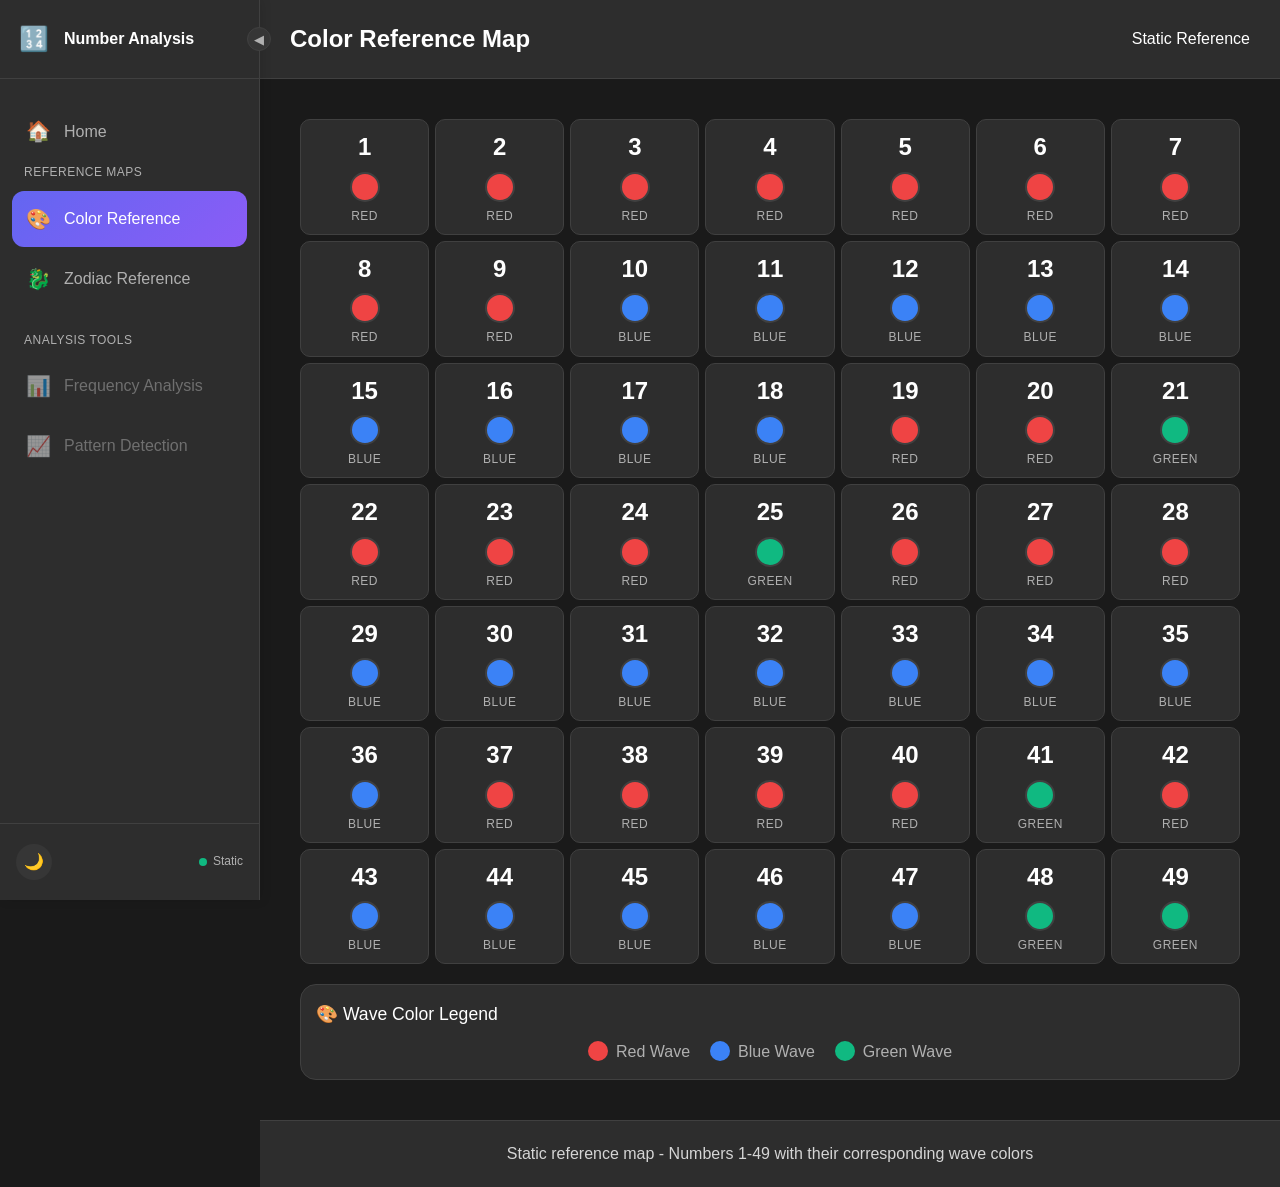
==== color-map.html @ 141dc901 "Add core functionality, home page logic, zodiac analysis, and reference map - Implement core.js for " ====
<!DOCTYPE html>
<html lang="en">
<head>
    <meta charset="UTF-8">
    <meta name="viewport" content="width=device-width, initial-scale=1.0">
    <title>Number Analysis - Color Reference</title>
    <link rel="stylesheet" href="css/style.css">
    <link rel="stylesheet" href="css/sidebar.css">
    <style>
        /* Additional compact styles for reference grid */
        .reference-container {
            max-width: 1200px;
            margin: 0 auto;
            padding: 10px;
        }
        
        .reference-grid {
            display: grid;
            grid-template-columns: repeat(7, 1fr);
            gap: 6px;
            margin-bottom: 20px;
        }
        
        .reference-card {
            background: var(--bg-secondary);
            border-radius: 10px;
            padding: 8px 4px;
            text-align: center;
            border: 1px solid var(--border-color);
            transition: transform 0.2s ease;
        }
        
        .reference-card:hover {
            transform: scale(1.05);
            z-index: 10;
            box-shadow: 0 5px 15px rgba(0,0,0,0.3);
        }
        
        .number-large {
            font-size: 1.5em;
            font-weight: bold;
            color: var(--text-primary);
        }
        
        .color-indicator {
            width: 30px;
            height: 30px;
            border-radius: 50%;
            margin: 5px auto;
            border: 2px solid var(--border-color);
        }
        
        .color-name {
            font-size: 0.75em;
            color: var(--text-secondary);
            text-transform: uppercase;
            letter-spacing: 0.5px;
        }
        
        .legend-panel {
            background: var(--bg-secondary);
            border-radius: 16px;
            padding: 15px;
            margin-top: 20px;
            border: 1px solid var(--border-color);
        }
        
        .legend-title {
            font-size: 1.1em;
            margin-bottom: 10px;
            color: var(--text-primary);
        }
        
        .legend-items {
            display: flex;
            gap: 20px;
            flex-wrap: wrap;
            justify-content: center;
        }
        
        .legend-item {
            display: flex;
            align-items: center;
            gap: 8px;
        }
        
        .legend-color {
            width: 20px;
            height: 20px;
            border-radius: 50%;
        }
        
        @media (max-width: 768px) {
            .reference-grid {
                grid-template-columns: repeat(5, 1fr);
            }
        }
        
        @media (max-width: 480px) {
            .reference-grid {
                grid-template-columns: repeat(4, 1fr);
            }
            
            .number-large {
                font-size: 1.2em;
            }
        }
    </style>
</head>
<body>
    <div class="app-container">
        <!-- Sidebar (same as before) -->
        <aside class="sidebar" id="sidebar">
            <div class="sidebar-header">
                <div class="logo">🔢</div>
                <div class="sidebar-title">Number Analysis</div>
                <button class="sidebar-toggle" id="sidebarToggle">◀</button>
            </div>
            
            <nav class="sidebar-nav">
                <a href="index.html" class="nav-item">
                    <span class="nav-icon">🏠</span>
                    <span class="nav-text">Home</span>
                </a>
                
                <div class="nav-section">
                    <div class="nav-section-title">Reference Maps</div>
                    <a href="color-map.html" class="nav-item active">
                        <span class="nav-icon">🎨</span>
                        <span class="nav-text">Color Reference</span>
                    </a>
                    <a href="zodiac-map.html" class="nav-item">
                        <span class="nav-icon">🐉</span>
                        <span class="nav-text">Zodiac Reference</span>
                    </a>
                </div>
                
                <div class="nav-section">
                    <div class="nav-section-title">Analysis Tools</div>
                    <a href="#" class="nav-item disabled">
                        <span class="nav-icon">📊</span>
                        <span class="nav-text">Frequency Analysis</span>
                    </a>
                    <a href="#" class="nav-item disabled">
                        <span class="nav-icon">📈</span>
                        <span class="nav-text">Pattern Detection</span>
                    </a>
                </div>
            </nav>
            
            <div class="sidebar-footer">
                <div class="theme-toggle-mini" id="themeToggleMini">
                    <span class="theme-icon">🌙</span>
                </div>
                <div class="data-status" id="dataStatus">
                    <span class="status-dot"></span>
                    Static
                </div>
            </div>
        </aside>

        <!-- Main Content -->
        <main class="main-content" id="mainContent">
            <header class="content-header">
                <button class="mobile-menu-btn" id="mobileMenuBtn">☰</button>
                <h1 class="page-title">Color Reference Map</h1>
                <div class="header-actions">
                    <span class="badge">Static Reference</span>
                </div>
            </header>

            <div class="content-body">
                <div class="reference-container">
                    <!-- Color Grid for Numbers 1-49 -->
                    <div class="reference-grid" id="colorGrid"></div>
                    
                    <!-- Legend Panel -->
                    <div class="legend-panel">
                        <div class="legend-title">🎨 Wave Color Legend</div>
                        <div class="legend-items">
                            <div class="legend-item">
                                <div class="legend-color" style="background: #ef4444"></div>
                                <span>Red Wave</span>
                            </div>
                            <div class="legend-item">
                                <div class="legend-color" style="background: #3b82f6"></div>
                                <span>Blue Wave</span>
                            </div>
                            <div class="legend-item">
                                <div class="legend-color" style="background: #10b981"></div>
                                <span>Green Wave</span>
                            </div>
                        </div>
                    </div>
                </div>
            </div>

            <footer class="content-footer">
                <p class="footer-note">Static reference map - Numbers 1-49 with their corresponding wave colors</p>
            </footer>
        </main>
    </div>

    <script>
        // Simple static color mapping for numbers 1-49
        document.addEventListener('DOMContentLoaded', () => {
            // Initialize theme from core if available
            if (window.core) {
                core.initCommon();
            }
            
            const colorGrid = document.getElementById('colorGrid');
            
            // Generate numbers 1-49
            for (let i = 1; i <= 49; i++) {
                // Determine color based on number (this is based on actual wave color patterns)
                // Red: 1-9, 19-28, 37-42
                // Blue: 10-18, 29-36, 43-47
                // Green: 48-49 and some special numbers
                let color = '#ef4444'; // default red
                let colorName = 'Red';
                
                if ((i >= 10 && i <= 18) || (i >= 29 && i <= 36) || (i >= 43 && i <= 47)) {
                    color = '#3b82f6';
                    colorName = 'Blue';
                } else if (i >= 48 || [21, 25, 33, 41].includes(i)) {
                    color = '#10b981';
                    colorName = 'Green';
                }
                
                const card = document.createElement('div');
                card.className = 'reference-card';
                card.innerHTML = `
                    <div class="number-large">${i}</div>
                    <div class="color-indicator" style="background: ${color}"></div>
                    <div class="color-name">${colorName}</div>
                `;
                
                colorGrid.appendChild(card);
            }
        });
    </script>
</body>
</html>
---- css/style.css ----
/* Dark mode variables */
:root {
    --bg-primary: #1a1a1a;
    --bg-secondary: #2d2d2d;
    --bg-tertiary: #363636;
    --text-primary: #ffffff;
    --text-secondary: #b0b0b0;
    --accent-primary: #6366f1;
    --accent-secondary: #818cf8;
    --accent-gradient: linear-gradient(135deg, #6366f1, #8b5cf6);
    --border-color: #404040;
    --success-color: #10b981;
    --warning-color: #f59e0b;
    --error-color: #ef4444;
    --card-shadow: 0 10px 30px rgba(0, 0, 0, 0.3);
    --transition-speed: 0.3s;
}

/* Light mode variables */
[data-theme="light"] {
    --bg-primary: #f3f4f6;
    --bg-secondary: #ffffff;
    --bg-tertiary: #f9fafb;
    --text-primary: #111827;
    --text-secondary: #4b5563;
    --accent-primary: #4f46e5;
    --accent-secondary: #6366f1;
    --accent-gradient: linear-gradient(135deg, #4f46e5, #7c3aed);
    --border-color: #e5e7eb;
    --card-shadow: 0 10px 30px rgba(0, 0, 0, 0.1);
}

* {
    margin: 0;
    padding: 0;
    box-sizing: border-box;
}

body {
    font-family: -apple-system, BlinkMacSystemFont, 'Segoe UI', Roboto, sans-serif;
    background: var(--bg-primary);
    color: var(--text-primary);
    line-height: 1.6;
    transition: background-color var(--transition-speed), color var(--transition-speed);
    min-height: 100vh;
}

.container {
    max-width: 1400px;
    margin: 0 auto;
    padding: 20px;
}

/* Header Styles */
.header {
    background: var(--bg-secondary);
    border-radius: 24px;
    padding: 30px;
    margin-bottom: 30px;
    box-shadow: var(--card-shadow);
    border: 1px solid var(--border-color);
}

.header-content {
    display: flex;
    justify-content: space-between;
    align-items: center;
    margin-bottom: 15px;
    flex-wrap: wrap;
    gap: 20px;
}

.title {
    font-size: 2.5em;
    background: var(--accent-gradient);
    -webkit-background-clip: text;
    -webkit-text-fill-color: transparent;
    background-clip: text;
    font-weight: 700;
}

.header-controls {
    display: flex;
    gap: 15px;
    align-items: center;
}

.theme-toggle {
    background: var(--bg-tertiary);
    border: 1px solid var(--border-color);
    border-radius: 50%;
    width: 48px;
    height: 48px;
    cursor: pointer;
    display: flex;
    align-items: center;
    justify-content: center;
    font-size: 1.5em;
    transition: all var(--transition-speed);
}

.theme-toggle:hover {
    transform: rotate(15deg);
    border-color: var(--accent-primary);
}

.refresh-btn {
    background: var(--accent-gradient);
    color: white;
    border: none;
    padding: 12px 24px;
    border-radius: 30px;
    font-size: 1em;
    cursor: pointer;
    display: flex;
    align-items: center;
    gap: 8px;
    transition: transform var(--transition-speed), box-shadow var(--transition-speed);
    font-weight: 500;
}

.refresh-btn:hover {
    transform: translateY(-2px);
    box-shadow: 0 10px 20px rgba(99, 102, 241, 0.3);
}

.refresh-icon {
    font-size: 1.2em;
    transition: transform var(--transition-speed);
}

.refresh-btn:hover .refresh-icon {
    transform: rotate(180deg);
}

.subtitle {
    color: var(--text-secondary);
    font-size: 1.1em;
}

/* Content Grid */
.content-grid {
    display: grid;
    grid-template-columns: repeat(auto-fit, minmax(350px, 1fr));
    gap: 25px;
    animation: fadeIn 0.5s ease;
}

@keyframes fadeIn {
    from { opacity: 0; transform: translateY(20px); }
    to { opacity: 1; transform: translateY(0); }
}

/* Data Card */
.data-card {
    background: var(--bg-secondary);
    border-radius: 20px;
    padding: 25px;
    box-shadow: var(--card-shadow);
    border: 1px solid var(--border-color);
    transition: transform var(--transition-speed), box-shadow var(--transition-speed);
    animation: slideIn 0.5s ease;
}

@keyframes slideIn {
    from { opacity: 0; transform: translateX(-20px); }
    to { opacity: 1; transform: translateX(0); }
}

.data-card:hover {
    transform: translateY(-5px);
    box-shadow: 0 20px 40px rgba(0, 0, 0, 0.4);
}

.card-header {
    display: flex;
    justify-content: space-between;
    align-items: center;
    margin-bottom: 20px;
    padding-bottom: 15px;
    border-bottom: 2px solid var(--border-color);
}

.region-name {
    font-size: 1.4em;
    font-weight: 600;
    background: var(--accent-gradient);
    -webkit-background-clip: text;
    -webkit-text-fill-color: transparent;
    background-clip: text;
}

.draw-number {
    background: var(--bg-tertiary);
    padding: 6px 12px;
    border-radius: 20px;
    font-size: 0.9em;
    color: var(--text-secondary);
    border: 1px solid var(--border-color);
}

/* Numbers Grid */
.numbers-grid {
    display: grid;
    grid-template-columns: repeat(7, 1fr);
    gap: 10px;
    margin: 20px 0;
}

.number-ball {
    aspect-ratio: 1;
    border-radius: 50%;
    display: flex;
    flex-direction: column;
    align-items: center;
    justify-content: center;
    color: white;
    font-weight: bold;
    font-size: 1.2em;
    box-shadow: 0 5px 15px rgba(0, 0, 0, 0.3);
    position: relative;
    animation: popIn 0.5s ease;
    text-shadow: 0 2px 4px rgba(0, 0, 0, 0.3);
}

@keyframes popIn {
    0% { transform: scale(0); }
    80% { transform: scale(1.1); }
    100% { transform: scale(1); }
}

.number-ball small {
    font-size: 0.4em;
    margin-top: 2px;
    opacity: 0.9;
}

/* Stats Grid */
.stats-grid {
    display: grid;
    grid-template-columns: repeat(2, 1fr);
    gap: 12px;
    margin-top: 20px;
    padding-top: 20px;
    border-top: 2px solid var(--border-color);
}

.stat-item {
    background: var(--bg-tertiary);
    padding: 12px;
    border-radius: 12px;
    text-align: center;
    border: 1px solid var(--border-color);
}

.stat-label {
    color: var(--text-secondary);
    font-size: 0.85em;
    margin-bottom: 5px;
}

.stat-value {
    font-weight: 700;
    font-size: 1.2em;
    color: var(--accent-secondary);
}

.stat-value.highlight {
    color: var(--success-color);
}

/* Loading State */
.loading-state {
    text-align: center;
    padding: 60px;
    color: var(--text-secondary);
}

.spinner {
    width: 50px;
    height: 50px;
    border: 3px solid var(--border-color);
    border-top-color: var(--accent-primary);
    border-radius: 50%;
    margin: 0 auto 20px;
    animation: spin 1s linear infinite;
}

@keyframes spin {
    to { transform: rotate(360deg); }
}

/* Error State */
.error-state {
    background: rgba(239, 68, 68, 0.1);
    border: 1px solid var(--error-color);
    color: var(--error-color);
    padding: 20px;
    border-radius: 12px;
    text-align: center;
    margin: 20px 0;
}

/* Footer */
.footer {
    margin-top: 40px;
    text-align: center;
    color: var(--text-secondary);
    font-size: 0.9em;
}

.last-updated {
    background: var(--bg-secondary);
    display: inline-block;
    padding: 8px 20px;
    border-radius: 30px;
    margin-bottom: 10px;
    border: 1px solid var(--border-color);
}

.footer-note {
    opacity: 0.8;
}

/* Responsive Design */
@media (max-width: 768px) {
    .container {
        padding: 10px;
    }
    
    .header {
        padding: 20px;
    }
    
    .title {
        font-size: 2em;
    }
    
    .header-content {
        flex-direction: column;
        align-items: flex-start;
    }
    
    .numbers-grid {
        grid-template-columns: repeat(4, 1fr);
    }
    
    .content-grid {
        grid-template-columns: 1fr;
    }
}

@media (max-width: 480px) {
    .numbers-grid {
        grid-template-columns: repeat(2, 1fr);
    }
    
    .stats-grid {
        grid-template-columns: 1fr;
    }
}

/* Add these new styles to your existing CSS */

/* Hero Section */
.hero-section {
    margin-bottom: 40px;
}

.section-title {
    font-size: 1.8em;
    margin-bottom: 20px;
    color: var(--text-primary);
    border-left: 4px solid var(--accent-primary);
    padding-left: 15px;
}

.latest-draw-card {
    background: var(--bg-secondary);
    border-radius: 24px;
    padding: 30px;
    box-shadow: var(--card-shadow);
    border: 1px solid var(--border-color);
}

.draw-header-large {
    display: flex;
    justify-content: space-between;
    align-items: center;
    margin-bottom: 30px;
    padding-bottom: 20px;
    border-bottom: 2px solid var(--border-color);
}

.draw-number-large {
    font-size: 2em;
    font-weight: bold;
    background: var(--accent-gradient);
    -webkit-background-clip: text;
    -webkit-text-fill-color: transparent;
    background-clip: text;
}

.draw-date-large {
    font-size: 1.2em;
    color: var(--text-secondary);
}

.numbers-row {
    display: flex;
    gap: 15px;
    justify-content: center;
    margin: 30px 0;
}

.ball-large {
    width: 90px;
    height: 90px;
    border-radius: 50%;
    display: flex;
    flex-direction: column;
    align-items: center;
    justify-content: center;
    color: white;
    font-weight: bold;
    font-size: 2em;
    box-shadow: 0 10px 20px rgba(0, 0, 0, 0.3);
    animation: popIn 0.5s ease;
}

.ball-large small {
    font-size: 0.3em;
    margin-top: 5px;
    opacity: 0.9;
}

/* Insights Grid */
.insights-grid {
    display: grid;
    grid-template-columns: repeat(auto-fit, minmax(250px, 1fr));
    gap: 20px;
    margin-bottom: 40px;
}

.insight-card {
    background: var(--bg-secondary);
    border-radius: 20px;
    padding: 25px;
    border: 1px solid var(--border-color);
    transition: transform 0.3s ease;
}

.insight-card:hover {
    transform: translateY(-5px);
}

.insight-icon {
    font-size: 2em;
    margin-bottom: 15px;
}

.insight-title {
    color: var(--text-secondary);
    font-size: 0.9em;
    text-transform: uppercase;
    letter-spacing: 1px;
    margin-bottom: 10px;
}

.insight-value {
    font-size: 2.5em;
    font-weight: bold;
    color: var(--accent-secondary);
    margin-bottom: 5px;
}

.insight-subtitle {
    color: var(--text-secondary);
    font-size: 0.9em;
}

/* Extra Info Cards */
.info-cards-grid {
    display: grid;
    grid-template-columns: repeat(auto-fit, minmax(200px, 1fr));
    gap: 20px;
}

.extra-info-card {
    background: var(--bg-secondary);
    border-radius: 16px;
    padding: 20px;
    border: 1px solid var(--border-color);
    text-align: center;
}

.extra-info-label {
    color: var(--text-secondary);
    font-size: 0.9em;
    margin-bottom: 10px;
}

.extra-info-value {
    font-size: 1.4em;
    font-weight: bold;
    color: var(--accent-primary);
}

.extra-info-tag {
    display: inline-block;
    padding: 4px 12px;
    border-radius: 20px;
    font-size: 0.9em;
    margin-top: 10px;
}

.tag-red {
    background: rgba(239, 68, 68, 0.2);
    color: #ef4444;
}

.tag-blue {
    background: rgba(59, 130, 246, 0.2);
    color: #3b82f6;
}

.tag-green {
    background: rgba(16, 185, 129, 0.2);
    color: #10b981;
}

/* Responsive adjustments */
@media (max-width: 768px) {
    .ball-large {
        width: 60px;
        height: 60px;
        font-size: 1.5em;
    }
    
    .numbers-row {
        flex-wrap: wrap;
    }
    
    .insight-value {
        font-size: 2em;
    }
}

/* Color Map Styles */
.color-distribution-card {
    background: var(--bg-secondary);
    border-radius: 20px;
    padding: 25px;
    margin-bottom: 30px;
    border: 1px solid var(--border-color);
}

.distribution-header h3 {
    margin-bottom: 20px;
    color: var(--text-primary);
}

.color-bars {
    margin: 20px 0;
}

.color-bar-item {
    margin-bottom: 15px;
}

.color-bar-label {
    display: flex;
    align-items: center;
    gap: 10px;
    margin-bottom: 5px;
    color: var(--text-primary);
}

.color-dot {
    width: 12px;
    height: 12px;
    border-radius: 50%;
    display: inline-block;
}

.color-bar-progress {
    height: 24px;
    background: var(--bg-tertiary);
    border-radius: 12px;
    overflow: hidden;
}

.color-bar-fill {
    height: 100%;
    transition: width 0.3s ease;
}

.color-bar-count {
    text-align: right;
    margin-top: 5px;
    color: var(--text-secondary);
}

.numbers-with-colors h4 {
    margin: 20px 0 15px;
    color: var(--text-primary);
}

.color-number-grid {
    display: grid;
    grid-template-columns: repeat(auto-fit, minmax(80px, 1fr));
    gap: 15px;
    margin-top: 20px;
}

.color-number-item {
    text-align: center;
}

.color-ball {
    width: 60px;
    height: 60px;
    border-radius: 50%;
    display: flex;
    align-items: center;
    justify-content: center;
    color: white;
    font-weight: bold;
    margin: 0 auto 5px;
    box-shadow: 0 5px 15px rgba(0, 0, 0, 0.3);
}

.color-number-item span {
    color: var(--text-secondary);
    font-size: 0.9em;
}

/* Trends Grid */
.trends-grid {
    display: grid;
    grid-template-columns: repeat(auto-fit, minmax(250px, 1fr));
    gap: 20px;
    margin-bottom: 30px;
}

.trend-card {
    background: var(--bg-secondary);
    border-radius: 16px;
    padding: 20px;
    display: flex;
    gap: 15px;
    border: 1px solid var(--border-color);
    transition: transform 0.3s ease;
}

.trend-card:hover {
    transform: translateY(-5px);
}

.trend-icon {
    font-size: 2em;
}

.trend-content h4 {
    margin-bottom: 10px;
    color: var(--text-primary);
}

.trend-value {
    color: var(--text-secondary);
}

/* Range Matrix */
.range-matrix {
    background: var(--bg-secondary);
    border-radius: 16px;
    padding: 20px;
    border: 1px solid var(--border-color);
}

.range-row {
    display: flex;
    align-items: center;
    padding: 15px;
    border-bottom: 1px solid var(--border-color);
}

.range-row:last-child {
    border-bottom: none;
}

.range-label {
    width: 80px;
    font-weight: bold;
    color: var(--text-primary);
}

.range-colors {
    flex: 1;
    display: flex;
    gap: 15px;
    flex-wrap: wrap;
}

.color-sample {
    padding: 6px 16px;
    border-radius: 20px;
    color: white;
    font-size: 0.9em;
}

/* Heatmap */
.heatmap-container {
    background: var(--bg-secondary);
    border-radius: 16px;
    padding: 25px;
    border: 1px solid var(--border-color);
}

.heatmap-grid {
    display: grid;
    grid-template-columns: repeat(7, 1fr);
    gap: 5px;
    margin-bottom: 20px;
}

.heatmap-cell {
    aspect-ratio: 1;
    display: flex;
    align-items: center;
    justify-content: center;
    color: white;
    font-weight: bold;
    border-radius: 4px;
    font-size: 0.9em;
    transition: transform 0.2s ease;
}

.heatmap-cell:hover {
    transform: scale(1.1);
    z-index: 10;
    box-shadow: 0 5px 15px rgba(0, 0, 0, 0.3);
}

.heatmap-legend {
    display: flex;
    gap: 20px;
    justify-content: center;
    margin-top: 20px;
    flex-wrap: wrap;
}

.legend-item {
    display: flex;
    align-items: center;
    gap: 8px;
    color: var(--text-secondary);
}

.legend-color {
    width: 20px;
    height: 20px;
    border-radius: 4px;
}

/* Analysis Sections */
.analysis-section {
    margin-bottom: 40px;
}

.analysis-section:last-child {
    margin-bottom: 0;
}

/* Responsive adjustments */
@media (max-width: 768px) {
    .color-number-grid {
        grid-template-columns: repeat(3, 1fr);
    }
    
    .range-row {
        flex-direction: column;
        align-items: flex-start;
        gap: 10px;
    }
    
    .range-label {
        width: auto;
    }
    
    .heatmap-grid {
        grid-template-columns: repeat(5, 1fr);
    }
}

@media (max-width: 480px) {
    .color-number-grid {
        grid-template-columns: repeat(2, 1fr);
    }
    
    .heatmap-grid {
        grid-template-columns: repeat(4, 1fr);
    }
    
    .trend-card {
        flex-direction: column;
        text-align: center;
    }
}

/* Zodiac Map Styles */
.zodiac-distribution-card {
    background: var(--bg-secondary);
    border-radius: 20px;
    padding: 25px;
    margin-bottom: 30px;
    border: 1px solid var(--border-color);
}

.distribution-header {
    display: flex;
    justify-content: space-between;
    align-items: center;
    margin-bottom: 20px;
    flex-wrap: wrap;
    gap: 15px;
}

.dominant-badge {
    background: var(--accent-gradient);
    color: white;
    padding: 8px 16px;
    border-radius: 30px;
    font-size: 0.9em;
    display: flex;
    align-items: center;
    gap: 5px;
}

.zodiac-bars {
    margin: 20px 0;
}

.zodiac-bar-item {
    margin-bottom: 15px;
}

.zodiac-bar-label {
    display: flex;
    align-items: center;
    gap: 10px;
    margin-bottom: 5px;
}

.zodiac-emoji {
    font-size: 1.2em;
}

.zodiac-name {
    font-weight: 500;
}

.zodiac-element {
    color: var(--text-secondary);
    font-size: 0.9em;
}

.zodiac-bar-progress {
    height: 24px;
    background: var(--bg-tertiary);
    border-radius: 12px;
    overflow: hidden;
}

.zodiac-bar-fill {
    height: 100%;
    transition: width 0.3s ease;
}

.zodiac-bar-count {
    text-align: right;
    margin-top: 5px;
    color: var(--text-secondary);
}

.zodiac-summary {
    background: var(--bg-tertiary);
    border-radius: 16px;
    padding: 20px;
    margin-top: 20px;
}

.summary-grid {
    display: grid;
    grid-template-columns: repeat(auto-fit, minmax(150px, 1fr));
    gap: 15px;
    margin-top: 10px;
}

.summary-item {
    display: flex;
    justify-content: space-between;
    padding: 10px;
    background: var(--bg-secondary);
    border-radius: 12px;
}

.summary-label {
    color: var(--text-secondary);
}

.summary-value {
    font-weight: bold;
    color: var(--accent-primary);
}

/* Zodiac-Number Mapping */
.mapping-grid {
    display: grid;
    grid-template-columns: repeat(auto-fit, minmax(280px, 1fr));
    gap: 15px;
    margin-bottom: 30px;
}

.mapping-card {
    background: var(--bg-secondary);
    border-radius: 16px;
    padding: 20px;
    border: 1px solid var(--border-color);
    transition: transform 0.3s ease;
}

.mapping-card:hover {
    transform: translateY(-5px);
}

.mapping-header {
    display: flex;
    justify-content: space-between;
    align-items: center;
    margin-bottom: 15px;
    padding-bottom: 10px;
    border-bottom: 1px solid var(--border-color);
}

.mapping-number {
    font-size: 1.5em;
    font-weight: bold;
    color: var(--accent-primary);
}

.mapping-zodiac {
    font-size: 1.1em;
}

.mapping-details {
    display: grid;
    gap: 8px;
}

.mapping-detail {
    display: flex;
    justify-content: space-between;
    font-size: 0.9em;
}

.detail-label {
    color: var(--text-secondary);
}

.detail-value {
    font-weight: 500;
}

/* Patterns Grid */
.patterns-grid {
    display: grid;
    grid-template-columns: repeat(auto-fit, minmax(250px, 1fr));
    gap: 20px;
    margin-bottom: 30px;
}

.pattern-card {
    background: var(--bg-secondary);
    border-radius: 16px;
    padding: 20px;
    display: flex;
    gap: 15px;
    border: 1px solid var(--border-color);
}

.pattern-icon {
    font-size: 2em;
}

.pattern-content h4 {
    margin-bottom: 10px;
    color: var(--text-primary);
}

.pattern-value {
    color: var(--text-secondary);
    margin-bottom: 10px;
}

.pattern-elements {
    display: flex;
    gap: 8px;
    flex-wrap: wrap;
}

.element-tag {
    padding: 4px 12px;
    border-radius: 20px;
    font-size: 0.8em;
    background: var(--bg-tertiary);
    color: var(--text-primary);
}

.element-wood { background: #10b981; color: white; }
.element-fire { background: #ef4444; color: white; }
.element-earth { background: #8b5cf6; color: white; }
.element-metal { background: #f59e0b; color: white; }
.element-water { background: #3b82f6; color: white; }

/* Element Groups */
.elements-container {
    display: grid;
    grid-template-columns: repeat(auto-fit, minmax(200px, 1fr));
    gap: 20px;
}

.element-card {
    background: var(--bg-secondary);
    border-radius: 16px;
    padding: 20px;
    border: 1px solid var(--border-color);
}

.element-header {
    display: flex;
    justify-content: space-between;
    align-items: center;
    margin-bottom: 15px;
}

.element-header h4 {
    color: var(--text-primary);
}

.element-count {
    background: var(--accent-gradient);
    color: white;
    padding: 4px 10px;
    border-radius: 20px;
    font-size: 0.8em;
}

.element-zodiacs {
    display: grid;
    grid-template-columns: repeat(2, 1fr);
    gap: 10px;
    margin-bottom: 15px;
}

.element-zodiac {
    text-align: center;
    padding: 8px;
    background: var(--bg-tertiary);
    border-radius: 12px;
    opacity: 0.5;
}

.element-zodiac.active {
    opacity: 1;
    border: 2px solid var(--accent-primary);
}

.element-zodiac small {
    display: block;
    font-size: 0.7em;
    color: var(--text-secondary);
}

.element-numbers {
    font-size: 0.9em;
    color: var(--accent-secondary);
    padding-top: 10px;
    border-top: 1px solid var(--border-color);
}

/* Responsive adjustments */
@media (max-width: 768px) {
    .distribution-header {
        flex-direction: column;
        align-items: flex-start;
    }
    
    .mapping-grid {
        grid-template-columns: 1fr;
    }
    
    .elements-container {
        grid-template-columns: 1fr;
    }
}
---- css/sidebar.css ----
/* Sidebar Styles */
:root {
    --sidebar-width: 260px;
    --sidebar-collapsed-width: 70px;
    --sidebar-bg: var(--bg-secondary);
    --sidebar-hover: var(--bg-tertiary);
    --sidebar-border: var(--border-color);
}

.app-container {
    display: flex;
    min-height: 100vh;
    position: relative;
}

/* Sidebar */
.sidebar {
    width: var(--sidebar-width);
    background: var(--sidebar-bg);
    border-right: 1px solid var(--sidebar-border);
    display: flex;
    flex-direction: column;
    transition: width 0.3s ease;
    position: fixed;
    top: 0;
    left: 0;
    bottom: 0;
    z-index: 1000;
    box-shadow: 2px 0 10px rgba(0, 0, 0, 0.1);
}

.sidebar.collapsed {
    width: var(--sidebar-collapsed-width);
}

/* Sidebar Header */
.sidebar-header {
    padding: 20px 16px;
    display: flex;
    align-items: center;
    gap: 12px;
    border-bottom: 1px solid var(--sidebar-border);
    position: relative;
}

.logo {
    font-size: 24px;
    min-width: 36px;
    text-align: center;
}

.sidebar-title {
    font-size: 16px;
    font-weight: 600;
    color: var(--text-primary);
    white-space: nowrap;
    overflow: hidden;
    transition: opacity 0.3s ease;
}

.sidebar.collapsed .sidebar-title {
    opacity: 0;
    width: 0;
}

.sidebar-toggle {
    background: var(--bg-tertiary);
    border: 1px solid var(--sidebar-border);
    color: var(--text-secondary);
    width: 24px;
    height: 24px;
    border-radius: 50%;
    display: flex;
    align-items: center;
    justify-content: center;
    cursor: pointer;
    position: absolute;
    right: -12px;
    top: 50%;
    transform: translateY(-50%);
    transition: all 0.3s ease;
    z-index: 10;
}

.sidebar-toggle:hover {
    background: var(--accent-primary);
    color: white;
}

.sidebar.collapsed .sidebar-toggle {
    transform: translateY(-50%) rotate(180deg);
}

/* Sidebar Navigation */
.sidebar-nav {
    flex: 1;
    padding: 20px 12px;
    overflow-y: auto;
}

.nav-section {
    margin-bottom: 24px;
}

.nav-section-title {
    font-size: 12px;
    text-transform: uppercase;
    color: var(--text-secondary);
    padding: 0 12px;
    margin-bottom: 8px;
    letter-spacing: 0.5px;
    white-space: nowrap;
    transition: opacity 0.3s ease;
}

.sidebar.collapsed .nav-section-title {
    opacity: 0;
    height: 0;
    margin: 0;
}

.nav-item {
    display: flex;
    align-items: center;
    padding: 12px;
    margin: 4px 0;
    border-radius: 12px;
    color: var(--text-secondary);
    text-decoration: none;
    transition: all 0.2s ease;
    white-space: nowrap;
}

.nav-item:hover {
    background: var(--sidebar-hover);
    color: var(--text-primary);
}

.nav-item.active {
    background: var(--accent-gradient);
    color: white;
}

.nav-item.disabled {
    opacity: 0.5;
    cursor: not-allowed;
    pointer-events: none;
}

.nav-icon {
    font-size: 20px;
    min-width: 28px;
    text-align: center;
}

.nav-text {
    margin-left: 12px;
    transition: opacity 0.3s ease;
}

.sidebar.collapsed .nav-text {
    opacity: 0;
    width: 0;
    display: none;
}

/* Sidebar Footer */
.sidebar-footer {
    padding: 20px 16px;
    border-top: 1px solid var(--sidebar-border);
    display: flex;
    align-items: center;
    justify-content: space-between;
}

.theme-toggle-mini {
    width: 36px;
    height: 36px;
    border-radius: 50%;
    background: var(--bg-tertiary);
    display: flex;
    align-items: center;
    justify-content: center;
    cursor: pointer;
    transition: all 0.2s ease;
}

.theme-toggle-mini:hover {
    background: var(--accent-primary);
    color: white;
}

.data-status {
    display: flex;
    align-items: center;
    gap: 6px;
    font-size: 12px;
    color: var(--text-secondary);
    white-space: nowrap;
    transition: opacity 0.3s ease;
}

.sidebar.collapsed .data-status {
    opacity: 0;
    width: 0;
}

.status-dot {
    width: 8px;
    height: 8px;
    border-radius: 50%;
    background: #10b981;
    animation: pulse 2s infinite;
}

@keyframes pulse {
    0% { opacity: 1; }
    50% { opacity: 0.5; }
    100% { opacity: 1; }
}

/* Main Content */
.main-content {
    flex: 1;
    margin-left: var(--sidebar-width);
    transition: margin-left 0.3s ease;
    min-height: 100vh;
    background: var(--bg-primary);
}

.sidebar.collapsed + .main-content {
    margin-left: var(--sidebar-collapsed-width);
}

.content-header {
    padding: 20px 30px;
    background: var(--bg-secondary);
    border-bottom: 1px solid var(--border-color);
    display: flex;
    align-items: center;
    justify-content: space-between;
    position: sticky;
    top: 0;
    z-index: 100;
}

.mobile-menu-btn {
    display: none;
    font-size: 24px;
    background: none;
    border: none;
    color: var(--text-primary);
    cursor: pointer;
}

.page-title {
    font-size: 24px;
    color: var(--text-primary);
    margin: 0;
}

.header-actions {
    display: flex;
    gap: 12px;
}

.content-body {
    padding: 30px;
    min-height: calc(100vh - 140px);
}

.content-footer {
    padding: 20px 30px;
    background: var(--bg-secondary);
    border-top: 1px solid var(--border-color);
    text-align: center;
}

/* Responsive Design */
@media (max-width: 768px) {
    .sidebar {
        transform: translateX(-100%);
        transition: transform 0.3s ease;
    }
    
    .sidebar.mobile-open {
        transform: translateX(0);
    }
    
    .main-content {
        margin-left: 0 !important;
    }
    
    .mobile-menu-btn {
        display: block;
    }
    
    .content-header {
        padding: 15px 20px;
    }
    
    .content-body {
        padding: 20px;
    }
}
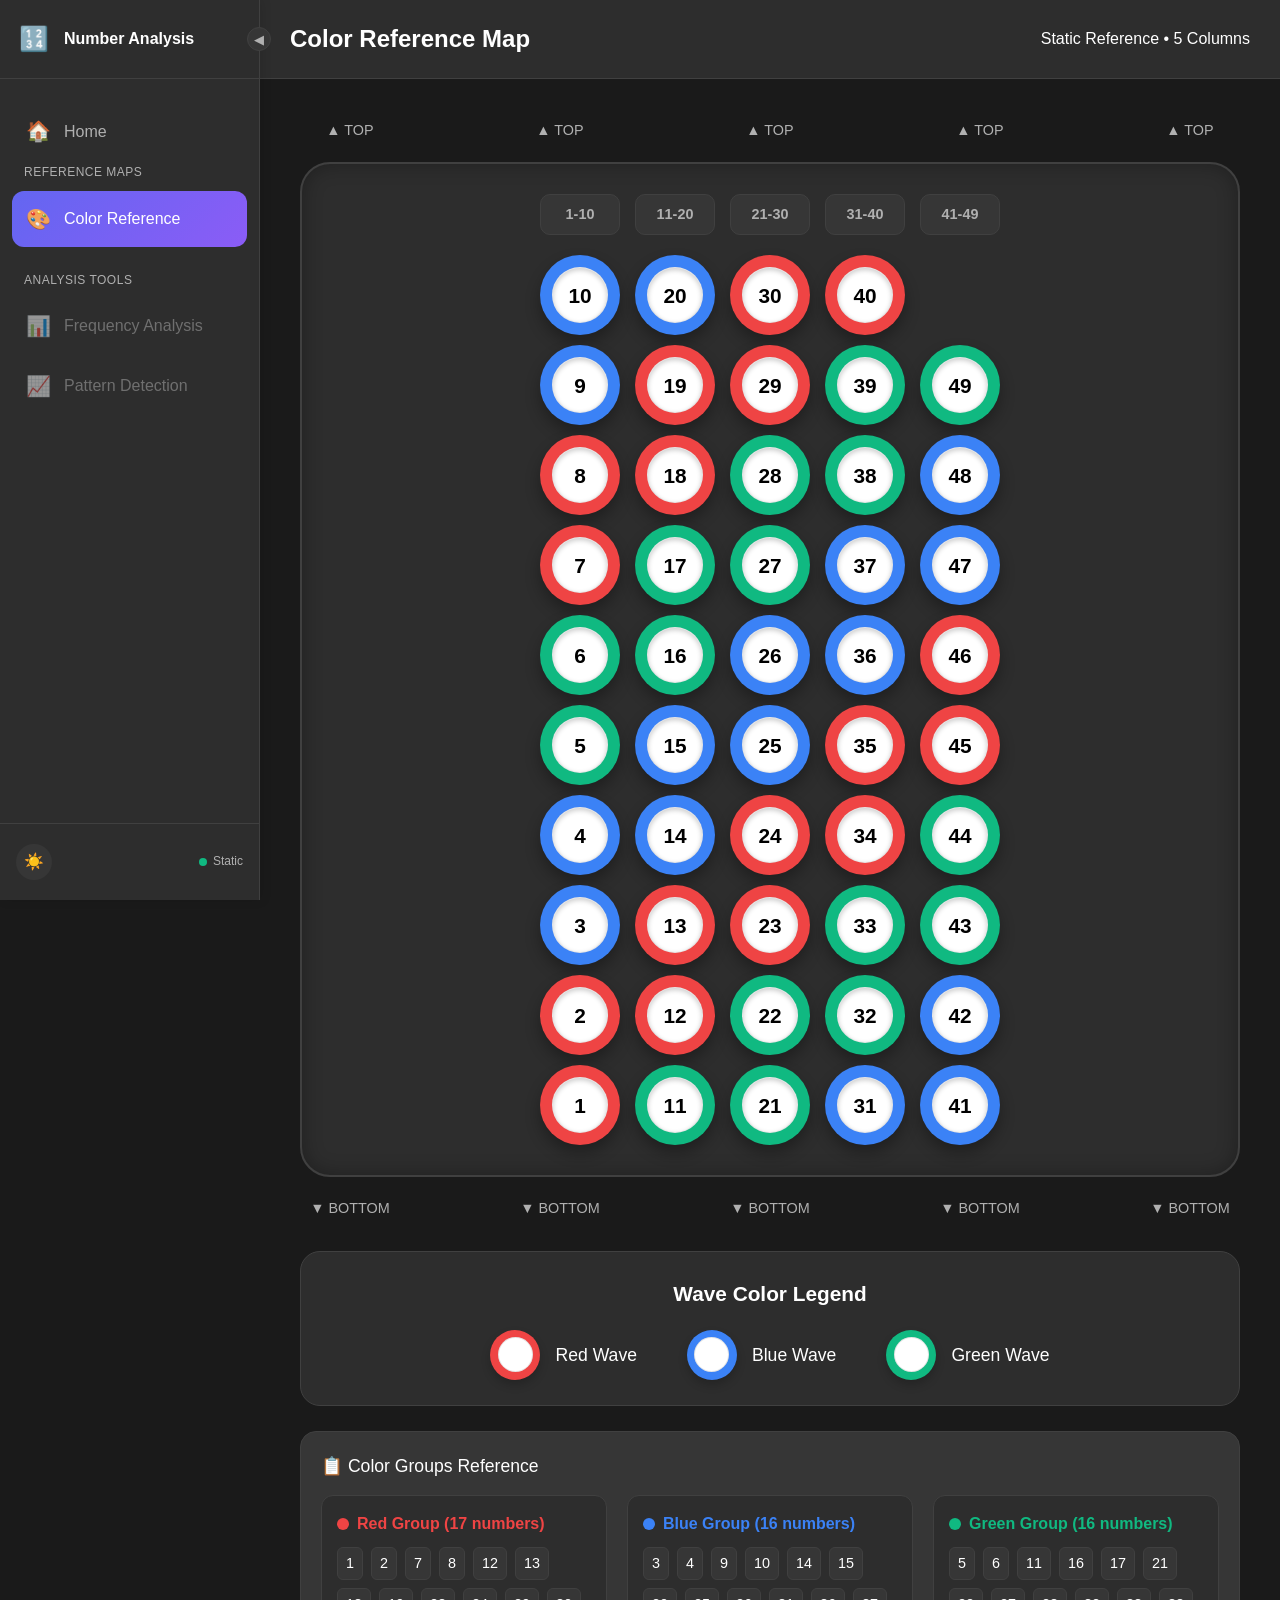
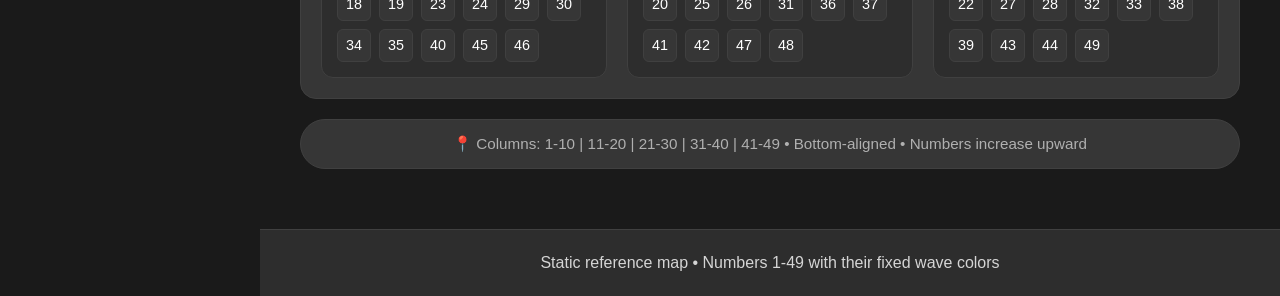
==== commit d7f36c4c: "Remove zodiac-map.js and zodiac-map.html; update readme with live demo link; add color-map.css and i" ====
--- a/color-map.html
+++ b/color-map.html
@@ -4,112 +4,17 @@
     <meta charset="UTF-8">
     <meta name="viewport" content="width=device-width, initial-scale=1.0">
     <title>Number Analysis - Color Reference</title>
+    
+    <!-- Global styles (themes, base, utilities) -->
     <link rel="stylesheet" href="css/style.css">
+    <!-- Consistent sidebar across all pages -->
     <link rel="stylesheet" href="css/sidebar.css">
-    <style>
-        /* Additional compact styles for reference grid */
-        .reference-container {
-            max-width: 1200px;
-            margin: 0 auto;
-            padding: 10px;
-        }
-        
-        .reference-grid {
-            display: grid;
-            grid-template-columns: repeat(7, 1fr);
-            gap: 6px;
-            margin-bottom: 20px;
-        }
-        
-        .reference-card {
-            background: var(--bg-secondary);
-            border-radius: 10px;
-            padding: 8px 4px;
-            text-align: center;
-            border: 1px solid var(--border-color);
-            transition: transform 0.2s ease;
-        }
-        
-        .reference-card:hover {
-            transform: scale(1.05);
-            z-index: 10;
-            box-shadow: 0 5px 15px rgba(0,0,0,0.3);
-        }
-        
-        .number-large {
-            font-size: 1.5em;
-            font-weight: bold;
-            color: var(--text-primary);
-        }
-        
-        .color-indicator {
-            width: 30px;
-            height: 30px;
-            border-radius: 50%;
-            margin: 5px auto;
-            border: 2px solid var(--border-color);
-        }
-        
-        .color-name {
-            font-size: 0.75em;
-            color: var(--text-secondary);
-            text-transform: uppercase;
-            letter-spacing: 0.5px;
-        }
-        
-        .legend-panel {
-            background: var(--bg-secondary);
-            border-radius: 16px;
-            padding: 15px;
-            margin-top: 20px;
-            border: 1px solid var(--border-color);
-        }
-        
-        .legend-title {
-            font-size: 1.1em;
-            margin-bottom: 10px;
-            color: var(--text-primary);
-        }
-        
-        .legend-items {
-            display: flex;
-            gap: 20px;
-            flex-wrap: wrap;
-            justify-content: center;
-        }
-        
-        .legend-item {
-            display: flex;
-            align-items: center;
-            gap: 8px;
-        }
-        
-        .legend-color {
-            width: 20px;
-            height: 20px;
-            border-radius: 50%;
-        }
-        
-        @media (max-width: 768px) {
-            .reference-grid {
-                grid-template-columns: repeat(5, 1fr);
-            }
-        }
-        
-        @media (max-width: 480px) {
-            .reference-grid {
-                grid-template-columns: repeat(4, 1fr);
-            }
-            
-            .number-large {
-                font-size: 1.2em;
-            }
-        }
-    </style>
+    <!-- Color map specific styles -->
+    <link rel="stylesheet" href="css/color-map.css">
 </head>
 <body>
     <div class="app-container">
-        <!-- Sidebar (same as before) -->
+        <!-- Sidebar - same structure across all pages -->
         <aside class="sidebar" id="sidebar">
             <div class="sidebar-header">
                 <div class="logo">🔢</div>
@@ -117,36 +22,32 @@
                 <button class="sidebar-toggle" id="sidebarToggle">◀</button>
             </div>
             
-            <nav class="sidebar-nav">
-                <a href="index.html" class="nav-item">
-                    <span class="nav-icon">🏠</span>
-                    <span class="nav-text">Home</span>
+        <nav class="sidebar-nav">
+            <a href="index.html" class="nav-item">
+                <span class="nav-icon">🏠</span>
+                <span class="nav-text">Home</span>
+            </a>
+            
+            <div class="nav-section">
+                <div class="nav-section-title">Reference Maps</div>
+                <a href="color-map.html" class="nav-item active">
+                    <span class="nav-icon">🎨</span>
+                    <span class="nav-text">Color Reference</span>
                 </a>
-                
-                <div class="nav-section">
-                    <div class="nav-section-title">Reference Maps</div>
-                    <a href="color-map.html" class="nav-item active">
-                        <span class="nav-icon">🎨</span>
-                        <span class="nav-text">Color Reference</span>
-                    </a>
-                    <a href="zodiac-map.html" class="nav-item">
-                        <span class="nav-icon">🐉</span>
-                        <span class="nav-text">Zodiac Reference</span>
-                    </a>
-                </div>
-                
-                <div class="nav-section">
-                    <div class="nav-section-title">Analysis Tools</div>
-                    <a href="#" class="nav-item disabled">
-                        <span class="nav-icon">📊</span>
-                        <span class="nav-text">Frequency Analysis</span>
-                    </a>
-                    <a href="#" class="nav-item disabled">
-                        <span class="nav-icon">📈</span>
-                        <span class="nav-text">Pattern Detection</span>
-                    </a>
-                </div>
-            </nav>
+            </div>
+            
+            <div class="nav-section">
+                <div class="nav-section-title">Analysis Tools</div>
+                <a href="#" class="nav-item disabled">
+                    <span class="nav-icon">📊</span>
+                    <span class="nav-text">Frequency Analysis</span>
+                </a>
+                <a href="#" class="nav-item disabled">
+                    <span class="nav-icon">📈</span>
+                    <span class="nav-text">Pattern Detection</span>
+                </a>
+            </div>
+        </nav>
             
             <div class="sidebar-footer">
                 <div class="theme-toggle-mini" id="themeToggleMini">
@@ -165,80 +66,89 @@
                 <button class="mobile-menu-btn" id="mobileMenuBtn">☰</button>
                 <h1 class="page-title">Color Reference Map</h1>
                 <div class="header-actions">
-                    <span class="badge">Static Reference</span>
+                    <span class="badge">Static Reference • 5 Columns</span>
                 </div>
             </header>
 
             <div class="content-body">
-                <div class="reference-container">
-                    <!-- Color Grid for Numbers 1-49 -->
-                    <div class="reference-grid" id="colorGrid"></div>
-                    
-                    <!-- Legend Panel -->
-                    <div class="legend-panel">
-                        <div class="legend-title">🎨 Wave Color Legend</div>
-                        <div class="legend-items">
-                            <div class="legend-item">
-                                <div class="legend-color" style="background: #ef4444"></div>
-                                <span>Red Wave</span>
+                <div class="color-map-container">
+                    <!-- Loading State -->
+                    <div id="loading" class="loading-state">
+                        <div class="spinner"></div>
+                        <p>Loading color map...</p>
+                    </div>
+
+                    <!-- Error State -->
+                    <div id="error" class="error-state" style="display: none;"></div>
+
+                    <!-- Main Content -->
+                    <div id="content" style="display: none;">
+                        <!-- Top marker -->
+                        <div class="marker-row top-marker">
+                            <span>▲ TOP</span>
+                            <span>▲ TOP</span>
+                            <span>▲ TOP</span>
+                            <span>▲ TOP</span>
+                            <span>▲ TOP</span>
+                        </div>
+                        
+                        <!-- Machine Display -->
+                        <div class="machine-display" id="machineDisplay"></div>
+                        
+                        <!-- Bottom marker -->
+                        <div class="marker-row bottom-marker">
+                            <span>▼ BOTTOM</span>
+                            <span>▼ BOTTOM</span>
+                            <span>▼ BOTTOM</span>
+                            <span>▼ BOTTOM</span>
+                            <span>▼ BOTTOM</span>
+                        </div>
+                        
+                        <!-- Legend Panel -->
+                        <div class="legend-panel">
+                            <div class="legend-title">Wave Color Legend</div>
+                            <div class="legend-items">
+                                <div class="legend-item">
+                                    <div class="legend-ball" style="background: #ef4444">
+                                        <div class="legend-inner"></div>
+                                    </div>
+                                    <span class="legend-text">Red Wave</span>
+                                </div>
+                                <div class="legend-item">
+                                    <div class="legend-ball" style="background: #3b82f6">
+                                        <div class="legend-inner"></div>
+                                    </div>
+                                    <span class="legend-text">Blue Wave</span>
+                                </div>
+                                <div class="legend-item">
+                                    <div class="legend-ball" style="background: #10b981">
+                                        <div class="legend-inner"></div>
+                                    </div>
+                                    <span class="legend-text">Green Wave</span>
+                                </div>
                             </div>
-                            <div class="legend-item">
-                                <div class="legend-color" style="background: #3b82f6"></div>
-                                <span>Blue Wave</span>
-                            </div>
-                            <div class="legend-item">
-                                <div class="legend-color" style="background: #10b981"></div>
-                                <span>Green Wave</span>
-                            </div>
+                        </div>
+                        
+                        <!-- Color Groups Summary -->
+                        <div class="color-summary" id="colorSummary"></div>
+                        
+                        <!-- Column Info -->
+                        <div class="col-info">
+                            <span>📍 Columns: 1-10 | 11-20 | 21-30 | 31-40 | 41-49 • Bottom-aligned • Numbers increase upward</span>
                         </div>
                     </div>
                 </div>
             </div>
 
             <footer class="content-footer">
-                <p class="footer-note">Static reference map - Numbers 1-49 with their corresponding wave colors</p>
+                <p class="footer-note">Static reference map • Numbers 1-49 with their fixed wave colors</p>
             </footer>
         </main>
     </div>
 
-    <script>
-        // Simple static color mapping for numbers 1-49
-        document.addEventListener('DOMContentLoaded', () => {
-            // Initialize theme from core if available
-            if (window.core) {
-                core.initCommon();
-            }
-            
-            const colorGrid = document.getElementById('colorGrid');
-            
-            // Generate numbers 1-49
-            for (let i = 1; i <= 49; i++) {
-                // Determine color based on number (this is based on actual wave color patterns)
-                // Red: 1-9, 19-28, 37-42
-                // Blue: 10-18, 29-36, 43-47
-                // Green: 48-49 and some special numbers
-                let color = '#ef4444'; // default red
-                let colorName = 'Red';
-                
-                if ((i >= 10 && i <= 18) || (i >= 29 && i <= 36) || (i >= 43 && i <= 47)) {
-                    color = '#3b82f6';
-                    colorName = 'Blue';
-                } else if (i >= 48 || [21, 25, 33, 41].includes(i)) {
-                    color = '#10b981';
-                    colorName = 'Green';
-                }
-                
-                const card = document.createElement('div');
-                card.className = 'reference-card';
-                card.innerHTML = `
-                    <div class="number-large">${i}</div>
-                    <div class="color-indicator" style="background: ${color}"></div>
-                    <div class="color-name">${colorName}</div>
-                `;
-                
-                colorGrid.appendChild(card);
-            }
-        });
-    </script>
+    <!-- Core functionality (shared across all pages) -->
+    <script src="js/core.js"></script>
+    <!-- Color map specific JavaScript -->
+    <script src="js/color-map.js"></script>
 </body>
 </html>
--- a/css/color-map.css
+++ b/css/color-map.css
@@ -0,0 +1,274 @@
+/* css/color-map.css - Color Map specific styles */
+
+.color-map-container {
+    max-width: 1000px;
+    margin: 0 auto;
+    padding: 10px;
+}
+
+/* Machine-style ball display - BOTTOM ALIGNED */
+.machine-display {
+    display: flex;
+    gap: 15px;
+    background: var(--bg-secondary);
+    border-radius: 30px;
+    padding: 30px;
+    border: 2px solid var(--border-color);
+    box-shadow: inset 0 0 20px rgba(0,0,0,0.3);
+    justify-content: center;
+    align-items: flex-end; /* This makes columns align at the bottom */
+    margin: 20px 0;
+}
+
+/* Each column */
+.machine-col {
+    display: flex;
+    flex-direction: column;
+    gap: 10px;
+    min-width: 80px;
+}
+
+/* Column labels */
+.col-label {
+    text-align: center;
+    font-weight: bold;
+    color: var(--text-secondary);
+    font-size: 0.9em;
+    margin-bottom: 10px;
+    padding: 8px;
+    background: var(--bg-tertiary);
+    border-radius: 10px;
+    border: 1px solid var(--border-color);
+}
+
+/* Empty spacer for columns with fewer balls */
+.ball-spacer {
+    aspect-ratio: 1;
+    width: 100%;
+    visibility: hidden; /* Invisible but takes up space */
+}
+
+/* Machine-style ball */
+.machine-ball {
+    aspect-ratio: 1;
+    width: 100%;
+    border-radius: 50%;
+    display: flex;
+    align-items: center;
+    justify-content: center;
+    position: relative;
+    transition: transform 0.2s ease;
+    box-shadow: 0 8px 15px rgba(0,0,0,0.3);
+}
+
+.machine-ball:hover {
+    transform: scale(1.1);
+    z-index: 10;
+    box-shadow: 0 12px 25px rgba(0,0,0,0.4);
+}
+
+/* White inner circle */
+.ball-inner {
+    width: 70%;
+    height: 70%;
+    background: white;
+    border-radius: 50%;
+    display: flex;
+    align-items: center;
+    justify-content: center;
+    font-weight: bold;
+    font-size: 1.3em;
+    color: black;
+    box-shadow: inset 0 2px 5px rgba(0,0,0,0.2);
+    border: 1px solid rgba(0,0,0,0.1);
+}
+
+/* Top/Bottom markers */
+.marker-row {
+    display: flex;
+    justify-content: space-between;
+    padding: 0 10px;
+    color: var(--text-secondary);
+    font-size: 0.9em;
+    font-weight: 500;
+}
+
+.marker-row span {
+    width: 80px;
+    text-align: center;
+}
+
+.top-marker {
+    margin-bottom: 5px;
+}
+
+.bottom-marker {
+    margin-top: 5px;
+}
+
+/* Legend panel */
+.legend-panel {
+    background: var(--bg-secondary);
+    border-radius: 20px;
+    padding: 25px;
+    margin: 30px 0 20px;
+    border: 1px solid var(--border-color);
+}
+
+.legend-title {
+    font-size: 1.3em;
+    margin-bottom: 20px;
+    color: var(--text-primary);
+    text-align: center;
+    font-weight: 600;
+}
+
+.legend-items {
+    display: flex;
+    gap: 50px;
+    flex-wrap: wrap;
+    justify-content: center;
+}
+
+.legend-item {
+    display: flex;
+    align-items: center;
+    gap: 15px;
+}
+
+.legend-ball {
+    width: 50px;
+    height: 50px;
+    border-radius: 50%;
+    display: flex;
+    align-items: center;
+    justify-content: center;
+    box-shadow: 0 5px 10px rgba(0,0,0,0.2);
+}
+
+.legend-inner {
+    width: 70%;
+    height: 70%;
+    background: white;
+    border-radius: 50%;
+    border: 1px solid rgba(0,0,0,0.1);
+}
+
+.legend-text {
+    font-size: 1.1em;
+    color: var(--text-primary);
+    font-weight: 500;
+}
+
+/* Color groups summary */
+.color-summary {
+    background: var(--bg-tertiary);
+    border-radius: 16px;
+    padding: 20px;
+    margin-top: 25px;
+    border: 1px solid var(--border-color);
+}
+
+.summary-title {
+    font-size: 1.1em;
+    margin-bottom: 15px;
+    color: var(--text-primary);
+}
+
+.summary-grid {
+    display: grid;
+    grid-template-columns: repeat(3, 1fr);
+    gap: 20px;
+}
+
+.summary-group {
+    padding: 15px;
+    border-radius: 12px;
+    background: var(--bg-secondary);
+    border: 1px solid var(--border-color);
+}
+
+.group-title {
+    display: flex;
+    align-items: center;
+    gap: 8px;
+    margin-bottom: 10px;
+    font-weight: 600;
+}
+
+.group-title.red { color: #ef4444; }
+.group-title.blue { color: #3b82f6; }
+.group-title.green { color: #10b981; }
+
+.group-numbers {
+    display: flex;
+    flex-wrap: wrap;
+    gap: 8px;
+}
+
+.number-tag {
+    display: inline-block;
+    padding: 4px 8px;
+    background: var(--bg-tertiary);
+    border-radius: 6px;
+    font-size: 0.9em;
+    color: var(--text-primary);
+    border: 1px solid var(--border-color);
+}
+
+/* Column info */
+.col-info {
+    text-align: center;
+    margin: 20px 0;
+    color: var(--text-secondary);
+    font-size: 0.95em;
+    background: var(--bg-tertiary);
+    padding: 12px;
+    border-radius: 30px;
+    border: 1px solid var(--border-color);
+}
+
+/* Responsive */
+@media (max-width: 768px) {
+    .machine-display {
+        gap: 8px;
+        padding: 20px;
+    }
+    
+    .machine-col {
+        min-width: 50px;
+    }
+    
+    .ball-inner {
+        font-size: 1em;
+    }
+    
+    .legend-ball {
+        width: 40px;
+        height: 40px;
+    }
+    
+    .marker-row span {
+        width: 50px;
+        font-size: 0.8em;
+    }
+    
+    .summary-grid {
+        grid-template-columns: 1fr;
+    }
+}
+
+@media (max-width: 480px) {
+    .ball-inner {
+        font-size: 0.8em;
+    }
+    
+    .col-label {
+        font-size: 0.7em;
+        padding: 4px;
+    }
+    
+    .legend-items {
+        gap: 20px;
+    }
+}
